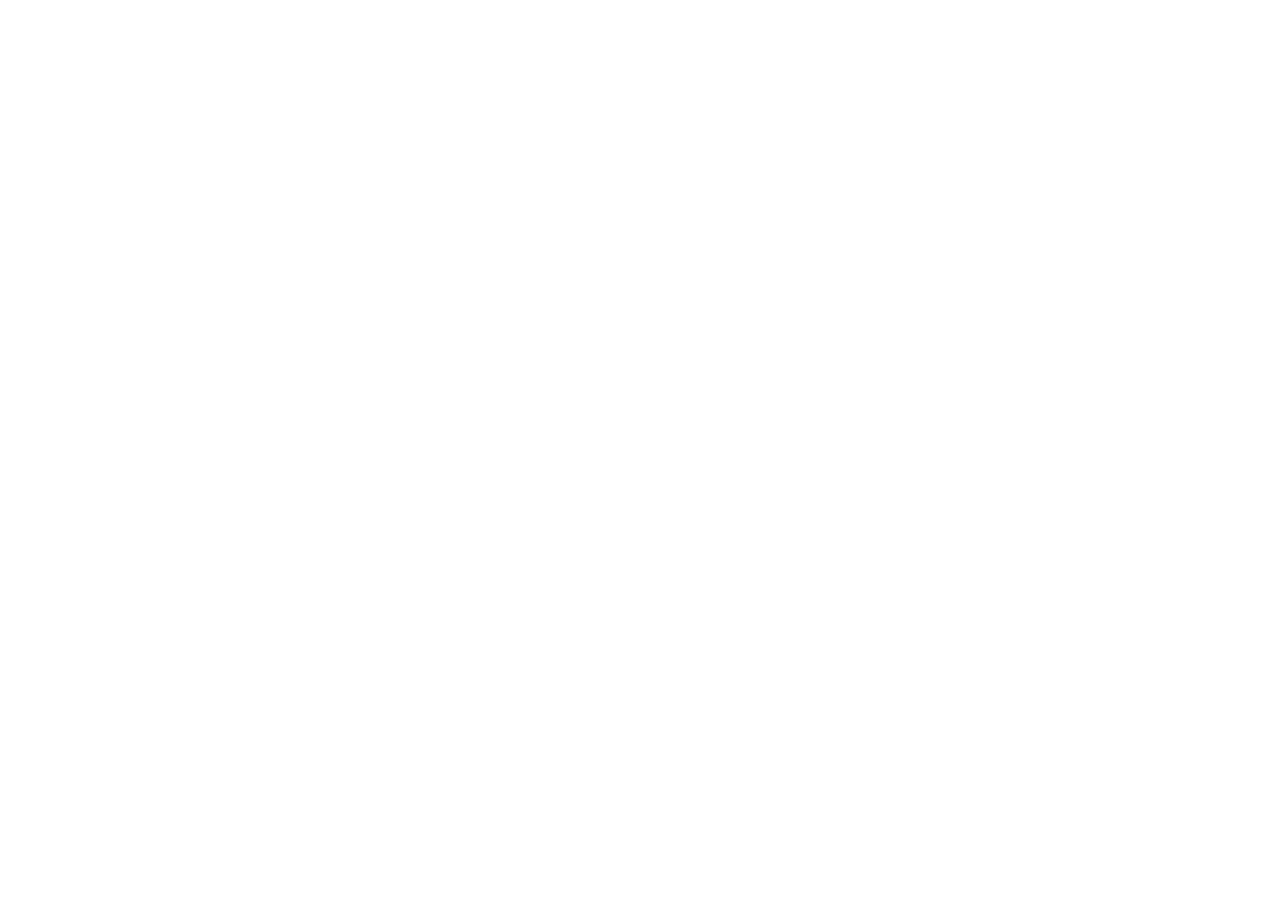
==== html/index.html @ 1c21c072 "first commit" ====
<!DOCTYPE html>
<html lang="en">
<head>
    <meta charset="UTF-8">
    <meta name="viewport" content="width=device-width, initial-scale=1.0">
    <title>Document</title>
    <link rel="stylesheet" href="">
</head>
<body>
    
</body>
</html>
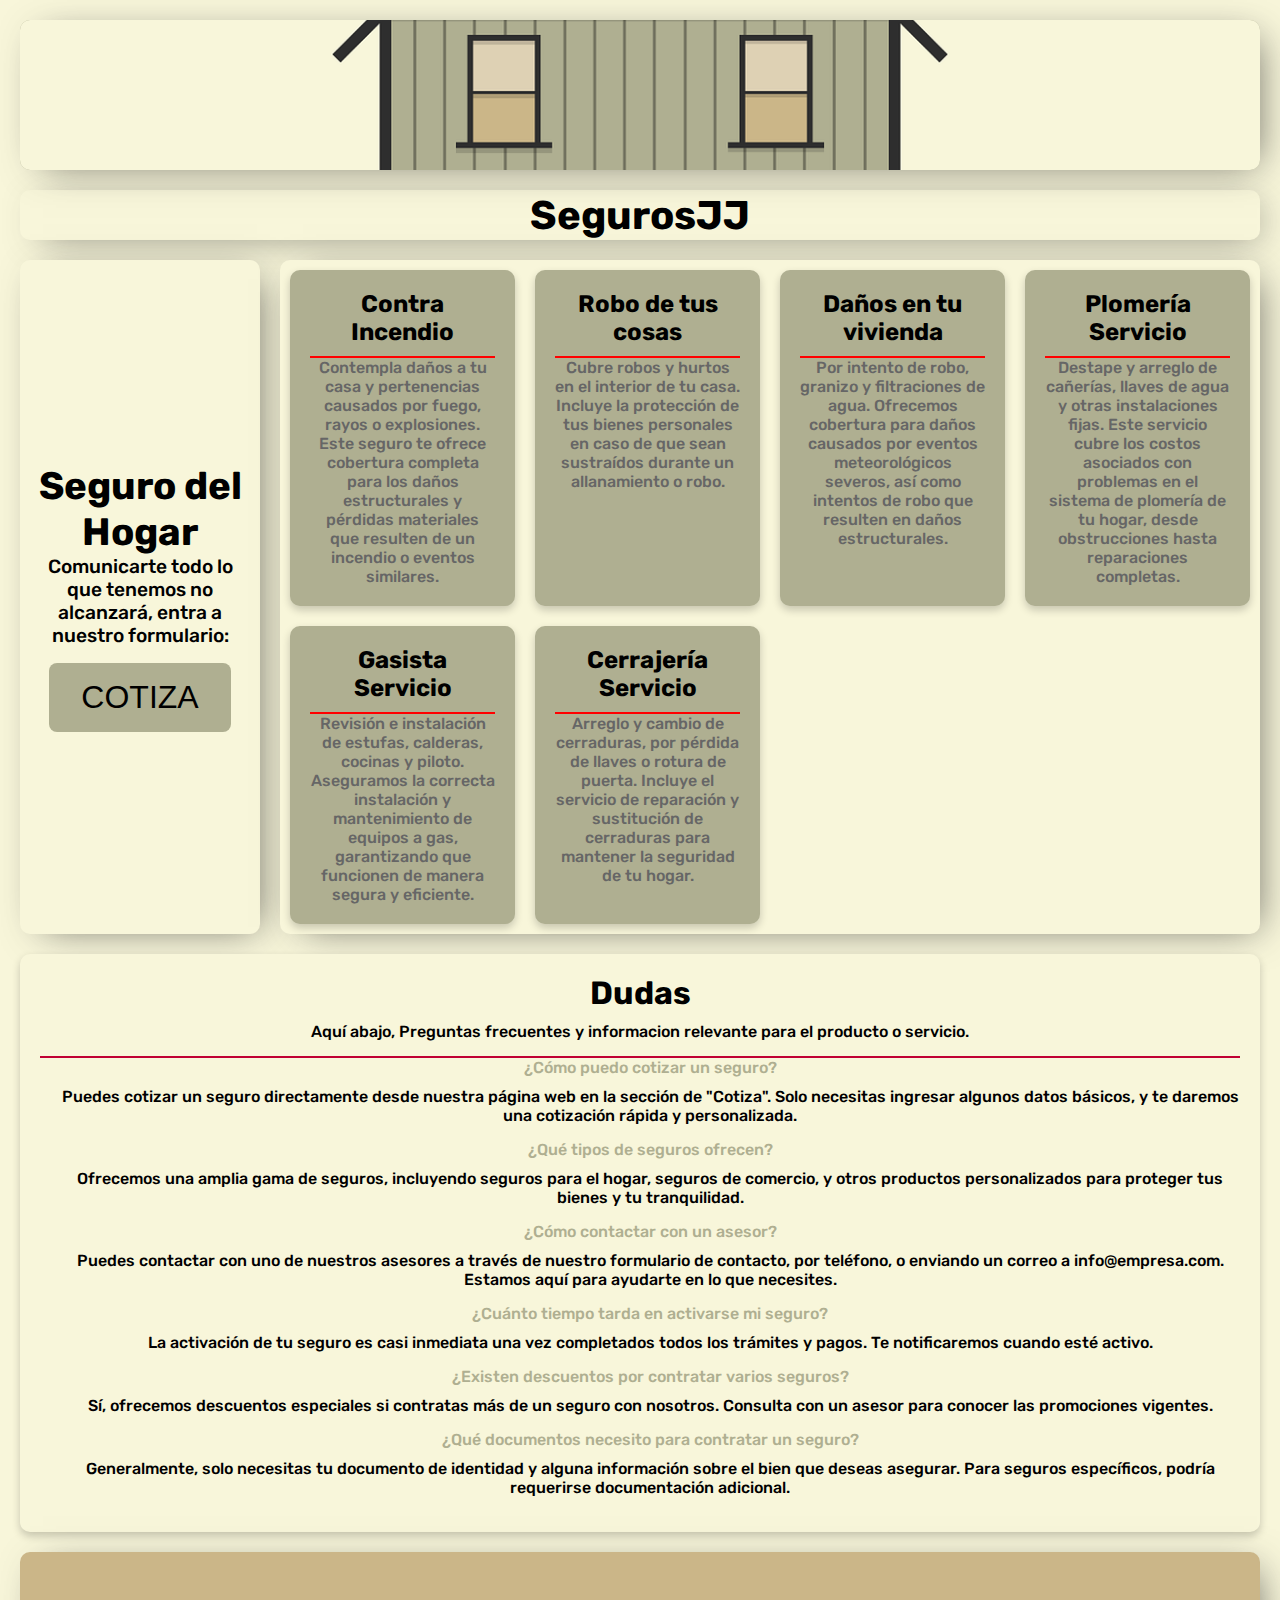
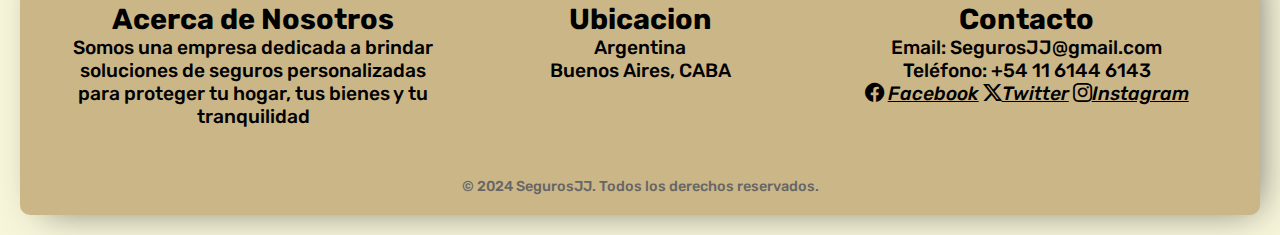
==== commit 7dfa1a3b: "imagen agregada, estilos, responsive, fuentes, iconosbootstrap, contenido, etc, hecho" ====
--- a/html/index.html
+++ b/html/index.html
@@ -3,10 +3,119 @@
 <head>
     <meta charset="UTF-8">
     <meta name="viewport" content="width=device-width, initial-scale=1.0">
-    <title>Document</title>
-    <link rel="stylesheet" href="">
+    <title>Seguros SegurosJJ</title>
+    <link rel="stylesheet" href="../css/style.css">
+    <link rel="stylesheet" href="https://cdn.jsdelivr.net/npm/bootstrap-icons@1.11.3/font/bootstrap-icons.min.css">
 </head>
 <body>
-    
+    <div class="grid-container">
+        
+        <header class="header">
+            <img src="../img/logo-house.png" alt="IMAGEN PRINCIPAL">
+        </header>
+
+        <nav class="navbar">
+            <ul class="header-navbar">
+                <h1>SegurosJJ</h1>
+            </ul>
+        </nav>
+
+        <aside class="sidebar">
+            
+            <div class="sidebar-center">
+            <h1>Seguro del Hogar</h1>
+            <p>Comunicarte todo lo que tenemos no alcanzará, entra a nuestro formulario:</p>
+            <button class="btn-cotizar">COTIZA</button>
+
+            </div>
+        </aside>
+
+        <article class="main">
+            <div class="cards-container">
+                <div class="card">
+                    <h2>Contra Incendio</h2>
+                    <hr color="red">
+                    <p>Contempla daños a tu casa y pertenencias causados por fuego, rayos o explosiones. Este seguro te ofrece cobertura completa para los daños estructurales y pérdidas materiales que resulten de un incendio o eventos similares.</p>
+                </div>
+                <div class="card">
+                    <h2>Robo de tus cosas</h2>
+                    <hr color="red">
+                    <p>Cubre robos y hurtos en el interior de tu casa. Incluye la protección de tus bienes personales en caso de que sean sustraídos durante un allanamiento o robo.</p>
+                </div>
+                <div class="card">
+                    <h2>Daños en tu vivienda</h2>
+                    <hr color="red">
+                    <p>Por intento de robo, granizo y filtraciones de agua. Ofrecemos cobertura para daños causados por eventos meteorológicos severos, así como intentos de robo que resulten en daños estructurales.</p>
+                </div>
+                <div class="card">
+                    <h2>Plomería Servicio</h2>
+                    <hr color="red">
+                    <p>Destape y arreglo de cañerías, llaves de agua y otras instalaciones fijas. Este servicio cubre los costos asociados con problemas en el sistema de plomería de tu hogar, desde obstrucciones hasta reparaciones completas.</p>
+                </div>
+                <div class="card">
+                    <h2>Gasista Servicio</h2>
+                    <hr color="red">
+                    <p>Revisión e instalación de estufas, calderas, cocinas y piloto. Aseguramos la correcta instalación y mantenimiento de equipos a gas, garantizando que funcionen de manera segura y eficiente.</p>
+                </div>
+                <div class="card">
+                    <h2>Cerrajería Servicio</h2>
+                    <hr color="red">
+                    <p>Arreglo y cambio de cerraduras, por pérdida de llaves o rotura de puerta. Incluye el servicio de reparación y sustitución de cerraduras para mantener la seguridad de tu hogar.</p>
+                </div>
+            </div>
+        </article>
+
+        <section class="dudas">
+            <h2>Dudas</h2>
+            <p>Aquí abajo, Preguntas frecuentes y informacion relevante para el producto o servicio.</p>
+            <hr color="color:#CE3333">
+            <ul>
+                <li>¿Cómo puedo cotizar un seguro?</li>
+                <p>Puedes cotizar un seguro directamente desde nuestra página web en la sección de "Cotiza". Solo necesitas ingresar algunos datos básicos, y te daremos una cotización rápida y personalizada.
+                </p>
+                <li>¿Qué tipos de seguros ofrecen?</li>
+                <p>Ofrecemos una amplia gama de seguros, incluyendo seguros para el hogar, seguros de comercio, y otros productos personalizados para proteger tus bienes y tu tranquilidad.</p>
+                <li>¿Cómo contactar con un asesor?</li>
+                <p>Puedes contactar con uno de nuestros asesores a través de nuestro formulario de contacto, por teléfono, o enviando un correo a info@empresa.com. Estamos aquí para ayudarte en lo que necesites.</p>
+                <li>¿Cuánto tiempo tarda en activarse mi seguro?</li>
+                <p>La activación de tu seguro es casi inmediata una vez completados todos los trámites y pagos. Te notificaremos cuando esté activo.</p>
+                <li>¿Existen descuentos por contratar varios seguros?</li>
+                <p>Sí, ofrecemos descuentos especiales si contratas más de un seguro con nosotros. Consulta con un asesor para conocer las promociones vigentes.</p>
+                <li>¿Qué documentos necesito para contratar un seguro?</li>
+                <p>Generalmente, solo necesitas tu documento de identidad y alguna información sobre el bien que deseas asegurar. Para seguros específicos, podría requerirse documentación adicional.</p>
+            </ul>
+        </section>
+
+        <footer class="footer">
+            <div class="footer-container">
+                <div class="footer-section">
+                    <h2>Acerca de Nosotros</h2>
+                    <p>Somos una empresa dedicada a brindar soluciones de seguros personalizadas para proteger tu hogar, tus bienes y tu tranquilidad</p>
+                </div>
+                <div class="footer-section">
+                    <h2>Ubicacion</h2>
+                    <ul>
+                        <li><p>Argentina</p></li>
+                        <li><p>Buenos Aires, CABA</p></li>
+                        
+                    </ul>
+                </div>
+                <div class="footer-section">
+                    <h2>Contacto</h2>
+                    <p>Email: SegurosJJ@gmail.com</p>
+                    <p>Teléfono: +54 11 6144 6143</p>
+                    <div class="socials">
+                       <i class="bi bi-facebook"> <a href="#">Facebook</a></i></a>
+                        <i class="bi bi-twitter-x"><a href="#">Twitter</a></i></a>
+                        <i class="bi bi-instagram"><a href="#">Instagram</a></i></a>
+                    </div>
+                </div>
+            </div>
+            <div class="footer-bottom">
+                &copy; 2024 SegurosJJ. Todos los derechos reservados.
+            </div>
+        </footer>
+
+    </div>
 </body>
-</html>+</html>
--- a/css/style.css
+++ b/css/style.css
@@ -0,0 +1,235 @@
+@import url('https://fonts.googleapis.com/css2?family=Rubik:ital,wght@0,300..900;1,300..900&display=swap');
+
+* {
+    box-sizing: border-box;
+    margin: 0;
+    padding: 0;
+}
+
+body {
+    font-family: "Rubik", sans-serif;
+    font-size: 1.2rem;
+    min-height: 100vh;
+    padding: 20px;
+    background-color: #F8F6DA;
+}
+
+.grid-container > * {
+    box-shadow: 10px 6px 37px -13px rgba(51, 51, 51, 0.74);
+    border-radius: 10px;
+    padding: 10px;
+    text-align: center;
+    font-weight: 500;
+    
+}
+
+.grid-container {
+    background-color: #F8F6DA;
+    display: grid;
+    gap: 20px;
+    grid-template:
+        "header" 200px
+        "navbar" 50px
+        "main" auto
+        "sidebar" auto
+        "dudas" auto
+        "footer" auto;
+}
+
+
+/* Header */
+.header {
+    grid-area: header;
+    background-color: #AFAF91;
+    display: flex;
+    justify-content: center;
+    align-items: center;
+    overflow: hidden;
+    position: relative;
+}
+
+.header img {
+    width: 100%;
+    height: 100%;
+    object-fit: cover;
+    position: absolute;
+    top: 0;
+    left: 0;
+}
+
+/**/
+
+/* Navbar */
+.navbar {
+    grid-area: navbar;
+    background-color: #F8F6DA;
+    display: flex;
+    justify-content: center;
+    align-items: center;
+}
+
+.header-navbar h1{
+    font-size: 2.5rem;
+}
+
+.navbar ul {
+    list-style: none;
+    display: flex;
+    justify-content: space-around;
+    width: 100%;
+}
+
+ul a {
+    text-decoration: none;
+    color: black;
+    font-size: 1.5rem;
+}
+
+/* Sidebar */
+.sidebar {
+    grid-area: sidebar;
+    background-color: #F8F6DA;
+
+    display: flex;
+    justify-content: center; /* Centra horizontalmente */
+    align-items: center; /* Centra verticalmente */
+
+
+}
+
+.btn-cotizar{
+    font-size: 2rem;
+    background-color: #AFAF91;
+    border-radius: 0.5rem;
+    border: 0px solid #F8F6DA;
+    padding: 1rem 2rem;
+    margin-top: 1rem;
+}
+
+
+/* Main */
+.main {
+    grid-area: main;
+    background-color: #F8F6DA;
+}
+
+.cards-container {
+    display: grid;
+    gap: 20px;
+    grid-template-columns: repeat(auto-fill, minmax(200px, 1fr));
+    background-color: #F8F6DA;
+}
+
+.card {
+    background-color: #AFAF91;
+    border-radius: 10px;
+    box-shadow: 0 4px 8px rgba(0, 0, 0, 0.2);
+    padding: 20px;
+    text-align: center;
+}
+
+
+
+.card h2 {
+    font-size: 1.5rem;
+    margin-bottom: 10px;
+}
+
+.card p {
+    font-size: 1rem;
+    color: #666;
+}
+
+/* Dudas Section */
+.dudas {
+    grid-area: dudas;
+    background-color: #F8F6DA;
+    padding: 20px;
+    border-radius: 10px;
+    box-shadow: 0 4px 8px rgba(0, 0, 0, 0.2);
+}
+
+.dudas h2 {
+    font-size: 2rem;
+    margin-bottom: 10px;
+}
+
+.dudas p {
+    font-size: 1rem;
+    margin-bottom: 15px;
+}
+
+.dudas ul {
+    list-style-type: none;
+    padding-left: 20px;
+}
+
+.dudas li {
+    margin-bottom: 10px;
+    font-size: 1rem;
+
+    color: #AFAF91;
+}
+
+
+
+/* Footer */
+.footer {
+    grid-area: footer;
+    background-color: #CBB688;
+    padding: 20px;
+    text-align: center;
+}
+
+.footer-container {
+    display: flex;
+    justify-content: space-around;
+    flex-wrap: wrap;
+    padding: 20px;
+}
+
+.footer-section {
+    flex: 1;
+    margin: 10px;
+    min-width: 200px;
+}
+
+.footer-bottom {
+    margin-top: 20px;
+    font-size: 0.9rem;
+    color: #666;
+}
+
+.socials a{
+    color: black;
+}
+
+ul{
+    list-style: none;
+    text-decoration: none;
+}
+
+/* Responsive */
+@media (min-width: 768px) {
+    .grid-container {
+        grid-template:
+            "header header" 200px
+            "navbar navbar" 50px
+            "sidebar main" auto
+            "dudas dudas" auto
+            "footer footer" auto /
+            200px 1fr;
+    }
+}
+
+@media (min-width: 992px) {
+    .grid-container {
+        grid-template: 
+        "header header header" 150px
+        "navbar navbar navbar" 50px
+        "sidebar main main" auto
+        "dudas dudas dudas" auto
+        "footer footer footer" auto /
+        1fr 3fr 1fr;
+    }
+}
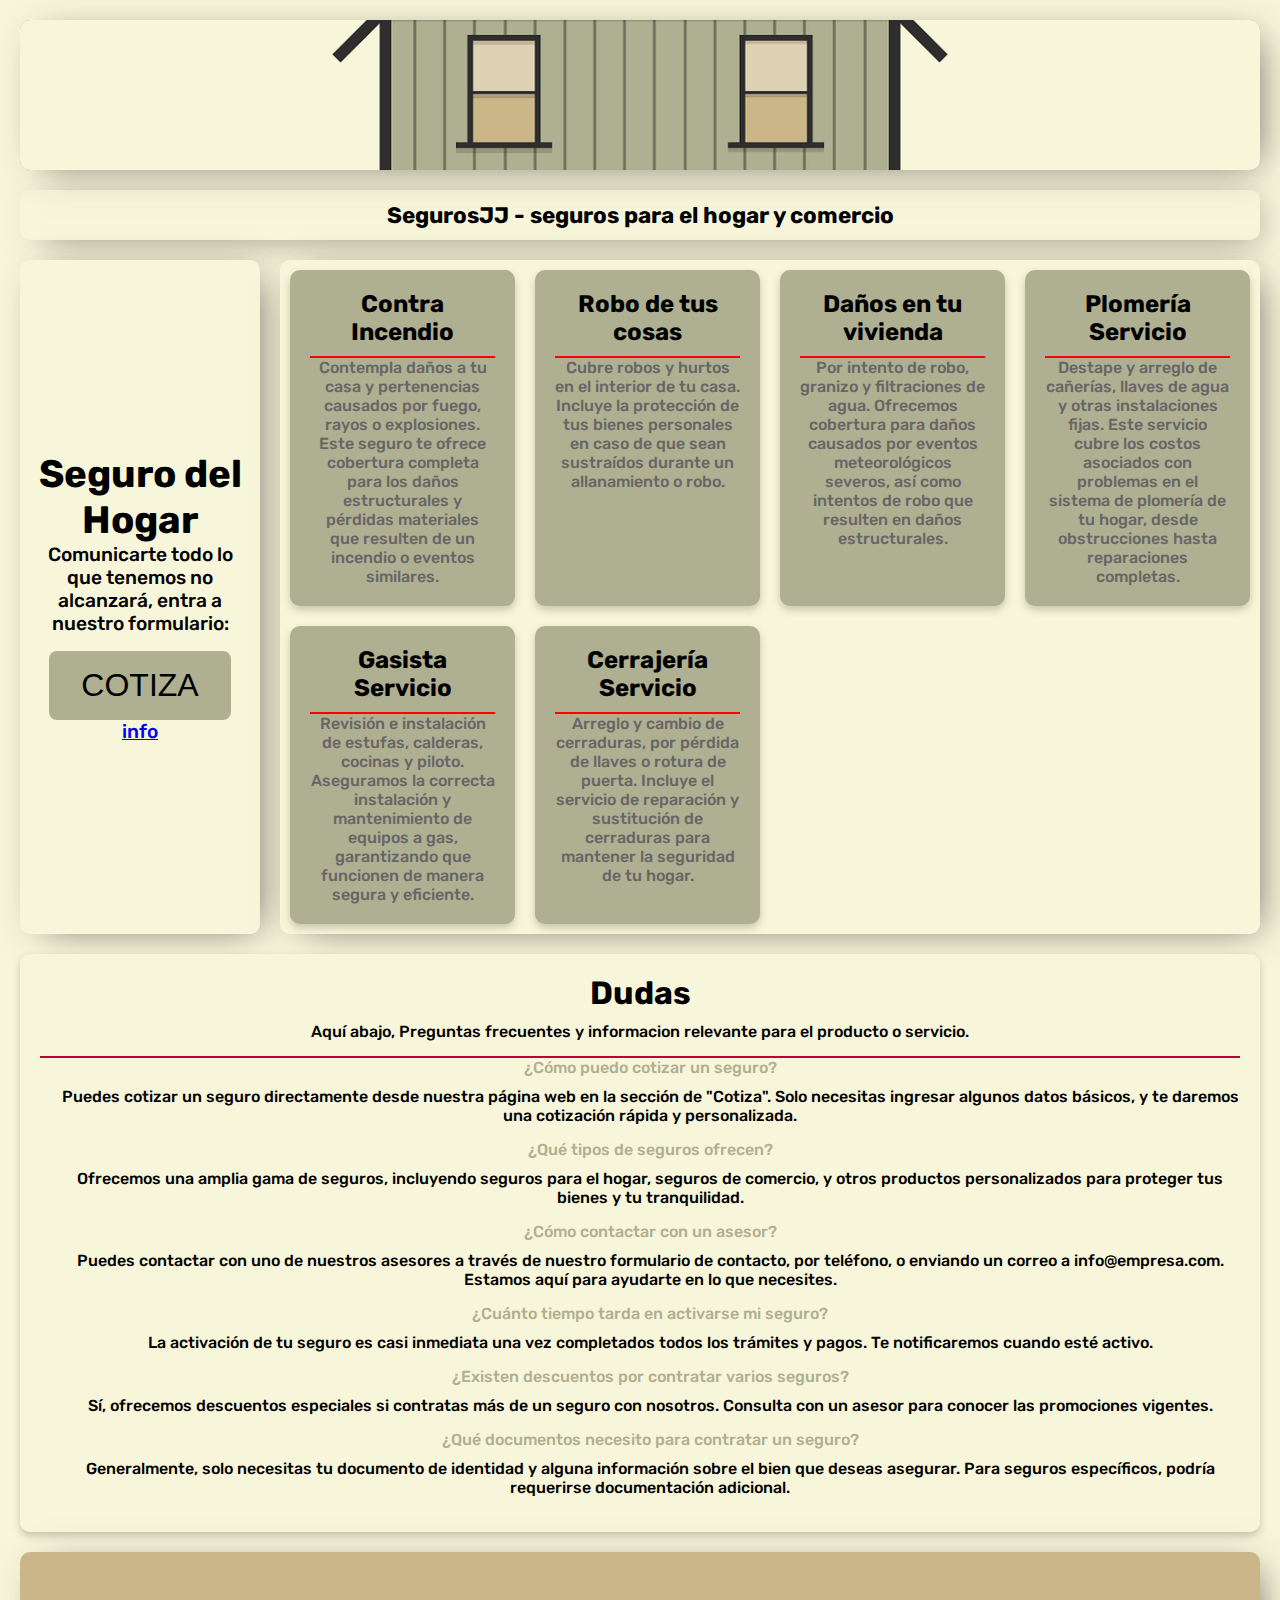
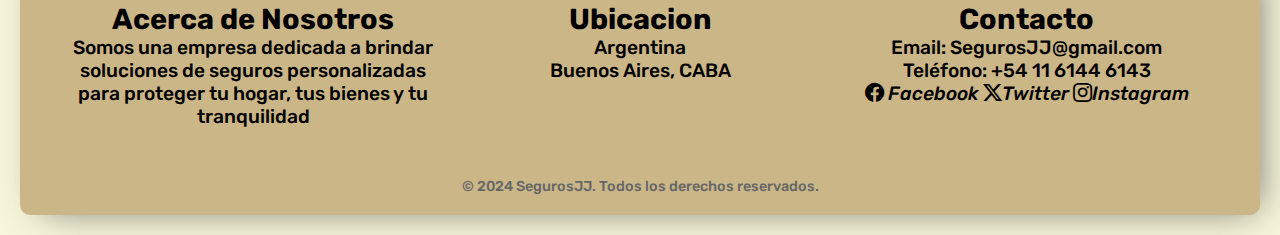
==== commit 3257db27: "finalizo el cotizador,agrego estilos, y logica. Consumo tambien una api en otra subpagina" ====
--- a/html/index.html
+++ b/html/index.html
@@ -16,7 +16,7 @@
 
         <nav class="navbar">
             <ul class="header-navbar">
-                <h1>SegurosJJ</h1>
+                <h3>SegurosJJ -  seguros para el hogar y comercio</h3>
             </ul>
         </nav>
 
@@ -25,8 +25,8 @@
             <div class="sidebar-center">
             <h1>Seguro del Hogar</h1>
             <p>Comunicarte todo lo que tenemos no alcanzará, entra a nuestro formulario:</p>
-            <button class="btn-cotizar">COTIZA</button>
-
+            <button class="btn-cotizar"><a href="../html/cotiza.html">COTIZA</a></button>
+                <a href="../html/informacion.html">info</a>
             </div>
         </aside>
 
--- a/css/style.css
+++ b/css/style.css
@@ -105,7 +105,11 @@
     padding: 1rem 2rem;
     margin-top: 1rem;
 }
-
+.sidebar .btn-cotizar a{
+    text-decoration: none;
+    color: black;
+    list-style: none;
+}
 
 /* Main */
 .main {
@@ -202,11 +206,12 @@
 
 .socials a{
     color: black;
+    text-decoration: none;
 }
 
 ul{
     list-style: none;
-    text-decoration: none;
+    
 }
 
 /* Responsive */
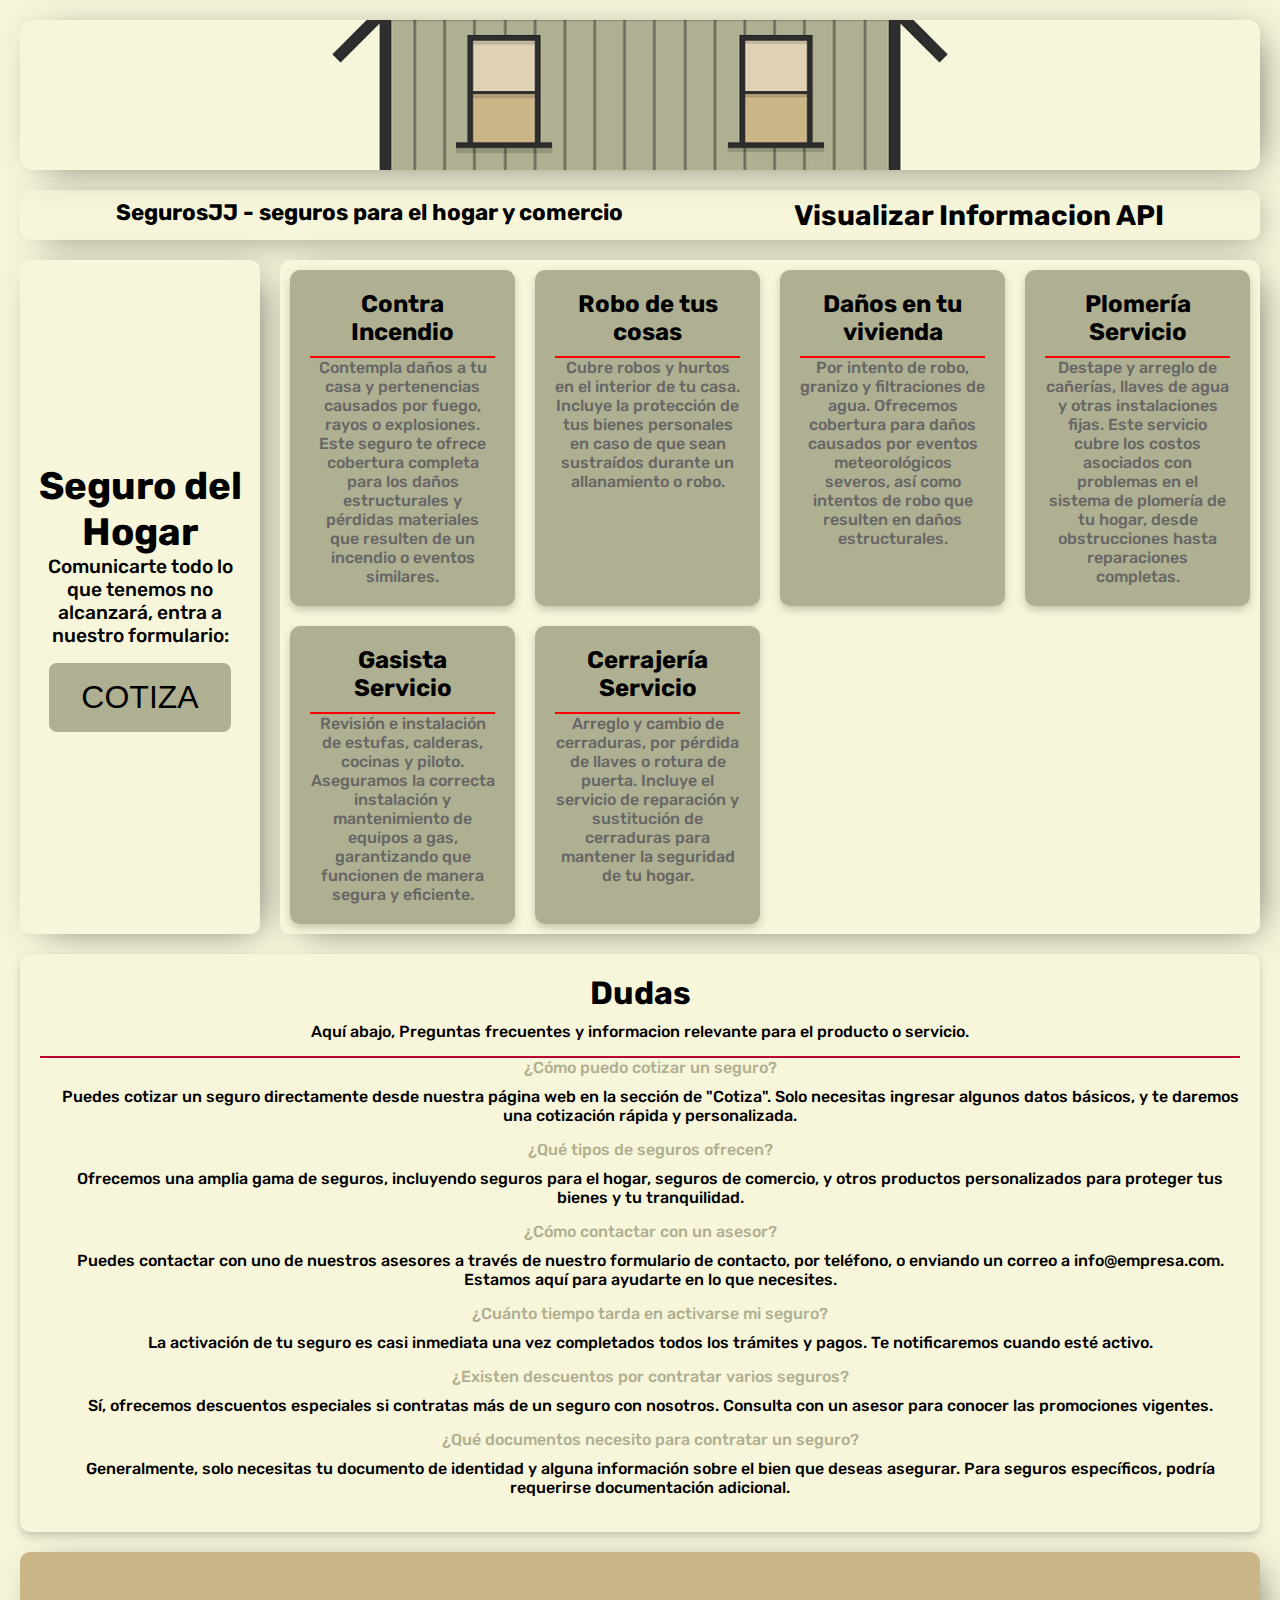
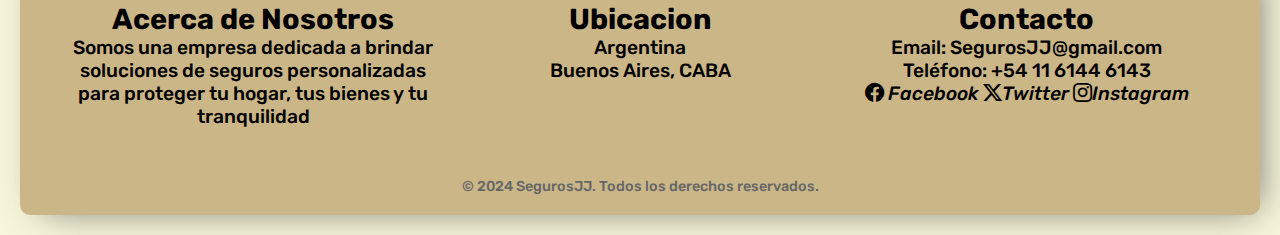
==== commit b2a285c6: "paginas completas, visualizar la informacion,etc." ====
--- a/html/index.html
+++ b/html/index.html
@@ -17,16 +17,15 @@
         <nav class="navbar">
             <ul class="header-navbar">
                 <h3>SegurosJJ -  seguros para el hogar y comercio</h3>
+                <a href="../html/informacion.html"><h3>Visualizar Informacion API</h3></a>
             </ul>
         </nav>
 
         <aside class="sidebar">
-            
             <div class="sidebar-center">
             <h1>Seguro del Hogar</h1>
             <p>Comunicarte todo lo que tenemos no alcanzará, entra a nuestro formulario:</p>
             <button class="btn-cotizar"><a href="../html/cotiza.html">COTIZA</a></button>
-                <a href="../html/informacion.html">info</a>
             </div>
         </aside>
 
